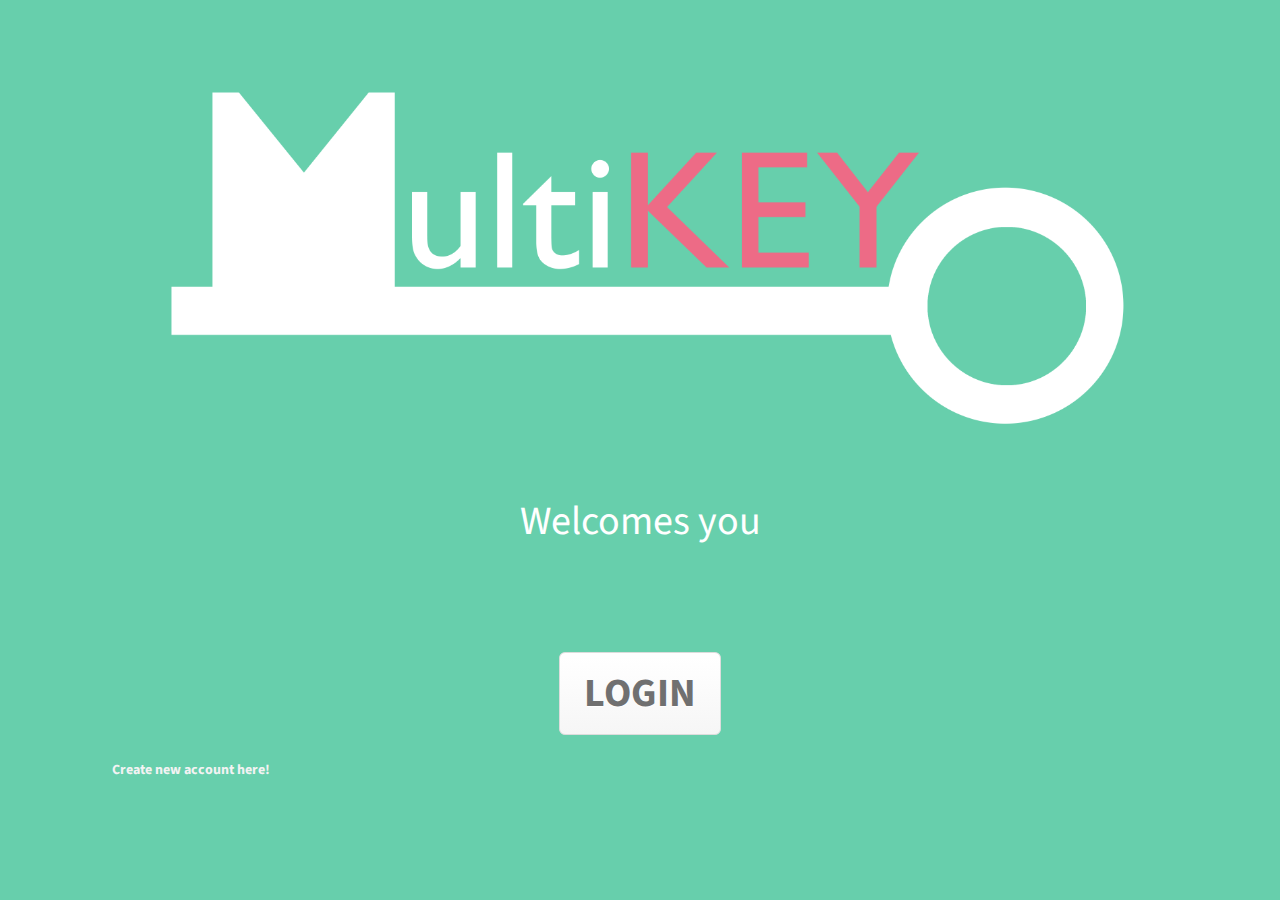
==== index.html @ 67d80e07 "Adding loging + succes + multiple styleing of Ps" ====
<!doctype html>
<html>
<head>
<meta charset="utf-8">
<meta name="viewport" content="width=device-width, initial-scale=1">
	
<link rel="stylesheet" href="style.css">
<link href="https://fonts.googleapis.com/css?family=Source+Sans+Pro&display=swap" rel="stylesheet">
<title>MultiKEY</title>
</head>
	
<body>
		
		
		
	<div class="wrapper">
		
	<main>	
		
		<br>
		
	<div class="img"><img src="billeder/Multikey Logo white.png" width="80%" alt="LogoBillede"/>
		
	</div>
<header>Welcomes you</header>
		
		<br>
		
	
		<div class="wrapper">
	
		<div class="button"><a href="pinlogin.html">LOGIN</a>
		</div>
		
		<p>Create new account here!</p>
	
	</div>	
	
		
		</main>
	
	</div>
	
</body>
</html>
---- style.css ----
@charset "utf-8";
/* CSS Document */


body {
	background: #67CFAC;
	font-family: 'Source Sans Pro', sans-serif;
}

html {
	height: 100%;
}

p {
	color: #f3f3f3;
	font-size: 14px;
	position: center;
	font-weight: bold;
	padding: 25px 8px;
	text-decoration: none;
	justify-content: center;
	margin: 0px 96px;
	text-align: left;
}

img{
	padding: 60px 40px;
	position: center;
	justify-item: center;
}

header{
  display: flex;
  flex-direction: colum;
  font-size: 40px;
  width: 100%;
  min-hieght: 500px;
  color: #fff;
  justify-content: center; 
  align-item: center;
  margin-bottom: 80px;
}


.wrapper {
    text-align: center;
}

.button {
	box-shadow: inset 0px 1px 0px 0px #ffffff;
	background: linear-gradient(to bottom, #ffffff 5%, #f6f6f6 100%);
	background-color: #ffffff;
	border-radius: 6px;
	border: 1px solid #dcdcdc;
	display: inline-block;
	cursor: pointer;
	padding: 12px 24px;
	position: center;
    top: 50%;
}

.button a {
	color: #707070;
	font-family: 'Source Sans Pro', sans-serif;
	font-size: 40px;
	font-weight: bold;
	text-decoration: none;
	text-shadow: 0px 1px 0px #ffffff;
}
.button:hover {
	background: linear-gradient(to bottom, #f6f6f6 5%, #ffffff 100%);
	background-color: #f6f6f6;
}

@media (max-width: 400px) {
  .row {
    -webkit-flex-direction: column;
    flex-direction: column;
  }
}
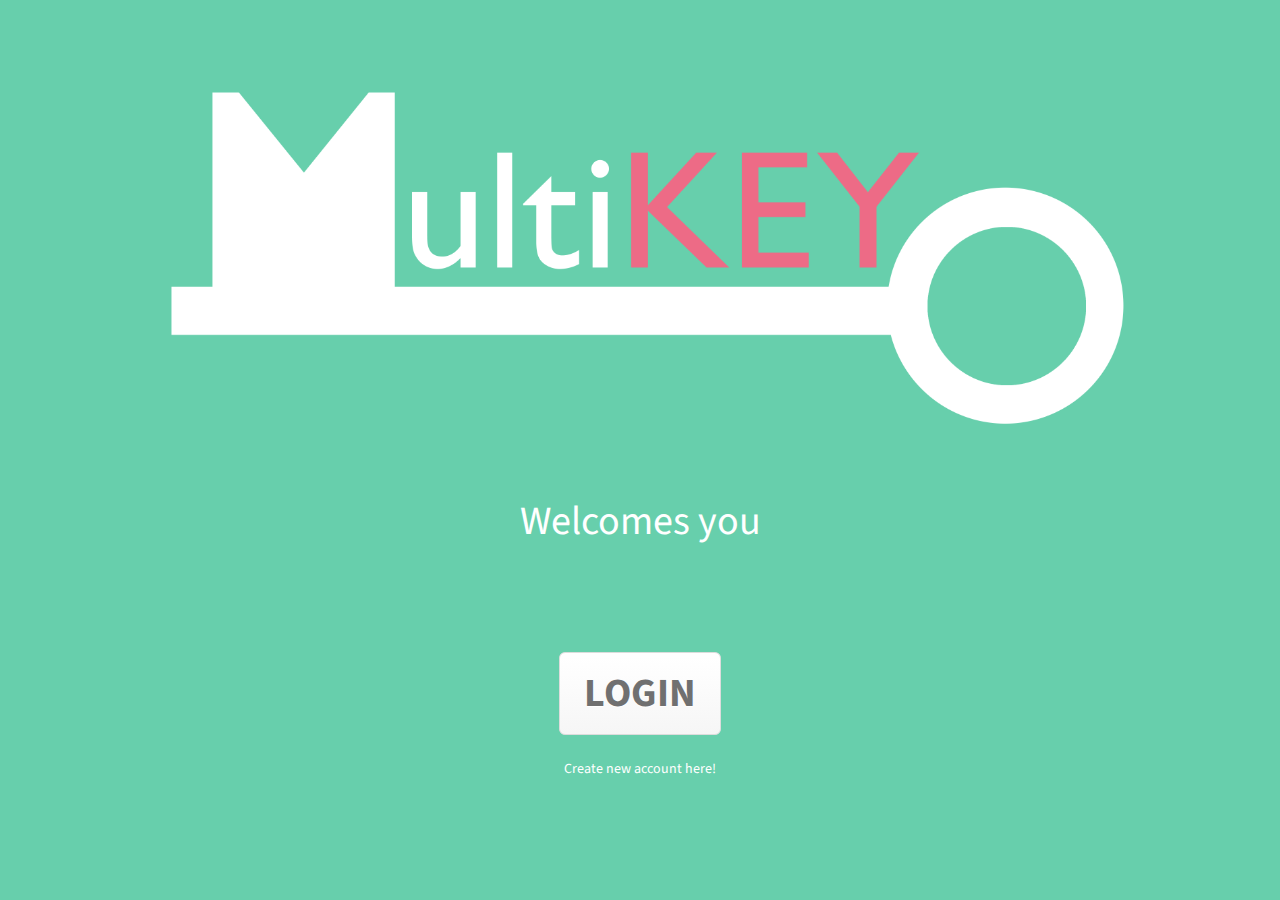
==== commit bfb99a14: "Adding signup to masterbranch + styling create new account to signup" ====
--- a/index.html
+++ b/index.html
@@ -31,8 +31,11 @@
 	
 		<div class="button"><a href="pinlogin.html">LOGIN</a>
 		</div>
+			
+			<br>
+			<br>
 		
-		<p>Create new account here!</p>
+		<p2><a href="signup2.html" style="color:#FFFFFF">Create new account here!</a></p2>
 	
 	</div>	
 	
--- a/style.css
+++ b/style.css
@@ -21,6 +21,21 @@
 	justify-content: center;
 	margin: 0px 96px;
 	text-align: left;
+}
+
+p2{
+  color: #f3f3f3;
+	font-size: 14px;
+	position: center;
+	padding: 25px 8px;
+	text-decoration: none;
+	justify-content: center;
+	margin: 0px 96px;
+	text-align: left;
+}
+
+a{
+  text-decoration: none;
 }
 
 img{
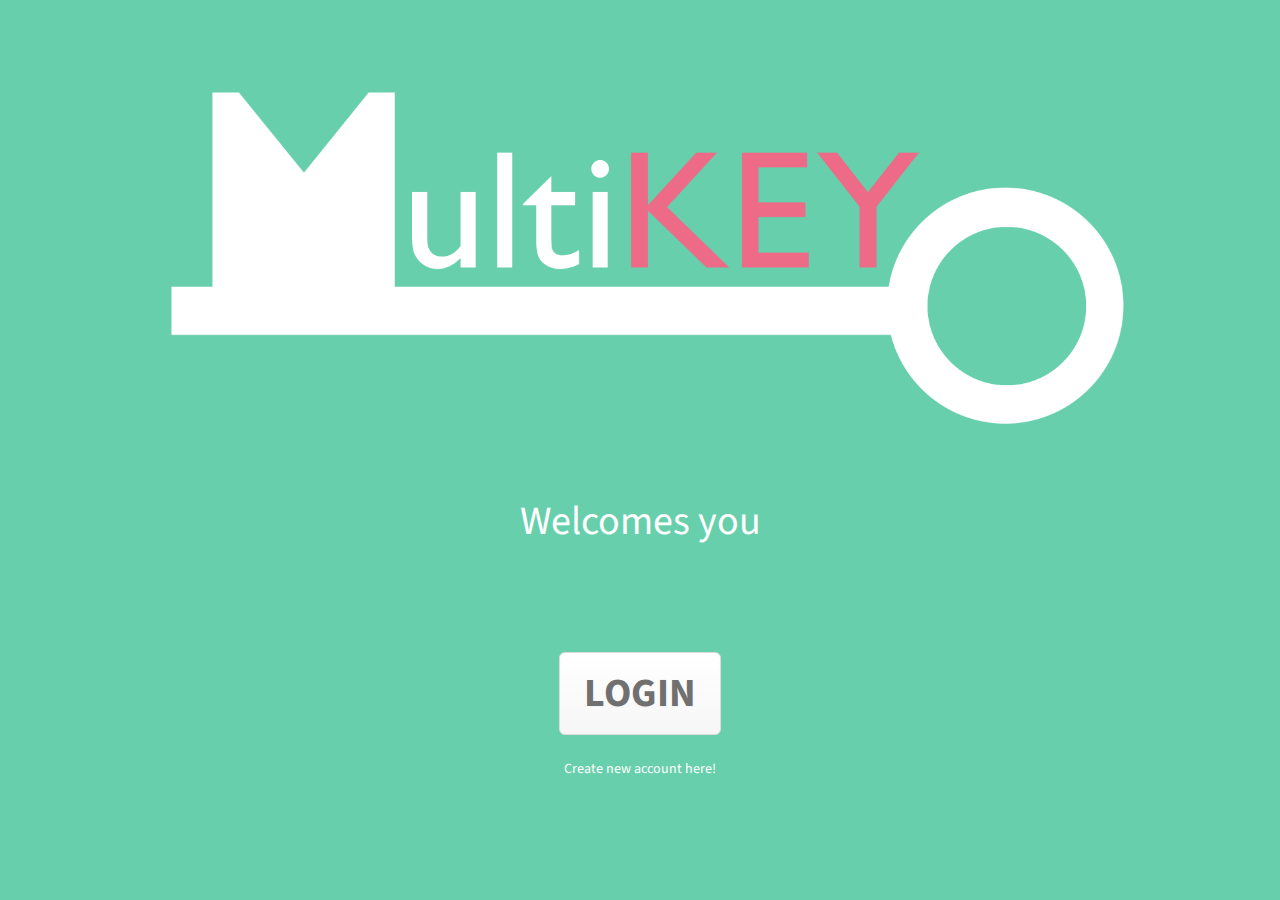
==== commit 791a9754: "Adding right font" ====
--- a/index.html
+++ b/index.html
@@ -5,7 +5,7 @@
 <meta name="viewport" content="width=device-width, initial-scale=1">
 	
 <link rel="stylesheet" href="style.css">
-<link href="https://fonts.googleapis.com/css?family=Source+Sans+Pro&display=swap" rel="stylesheet">
+<link href="https://fonts.googleapis.com/css?family=Source+Sans+Pro:400,600&display=swap" rel="stylesheet">
 <title>MultiKEY</title>
 </head>
 	
--- a/style.css
+++ b/style.css
@@ -12,7 +12,7 @@
 }
 
 p {
-	color: #f3f3f3;
+	color: #F3F3F3;
 	font-size: 14px;
 	position: center;
 	font-weight: bold;
@@ -24,7 +24,7 @@
 }
 
 p2{
-  color: #f3f3f3;
+    color: #F3F3F3;
 	font-size: 14px;
 	position: center;
 	padding: 25px 8px;
@@ -50,7 +50,7 @@
   font-size: 40px;
   width: 100%;
   min-hieght: 500px;
-  color: #fff;
+  color: #FFFFFF;
   justify-content: center; 
   align-item: center;
   margin-bottom: 80px;
@@ -62,9 +62,9 @@
 }
 
 .button {
-	box-shadow: inset 0px 1px 0px 0px #ffffff;
-	background: linear-gradient(to bottom, #ffffff 5%, #f6f6f6 100%);
-	background-color: #ffffff;
+	box-shadow: inset 0px 1px 0px 0px #FFFFFF;
+	background: linear-gradient(to bottom, #FFFFFF 5%, #f6f6f6 100%);
+	background-color: #FFFFFF;
 	border-radius: 6px;
 	border: 1px solid #dcdcdc;
 	display: inline-block;
@@ -80,11 +80,11 @@
 	font-size: 40px;
 	font-weight: bold;
 	text-decoration: none;
-	text-shadow: 0px 1px 0px #ffffff;
+	text-shadow: 0px 1px 0px #F3F3F3;
 }
 .button:hover {
-	background: linear-gradient(to bottom, #f6f6f6 5%, #ffffff 100%);
-	background-color: #f6f6f6;
+	background: linear-gradient(to bottom, #F3F3F3 5%, #F3F3F3 100%);
+	background-color: #F3F3F3;
 }
 
 @media (max-width: 400px) {
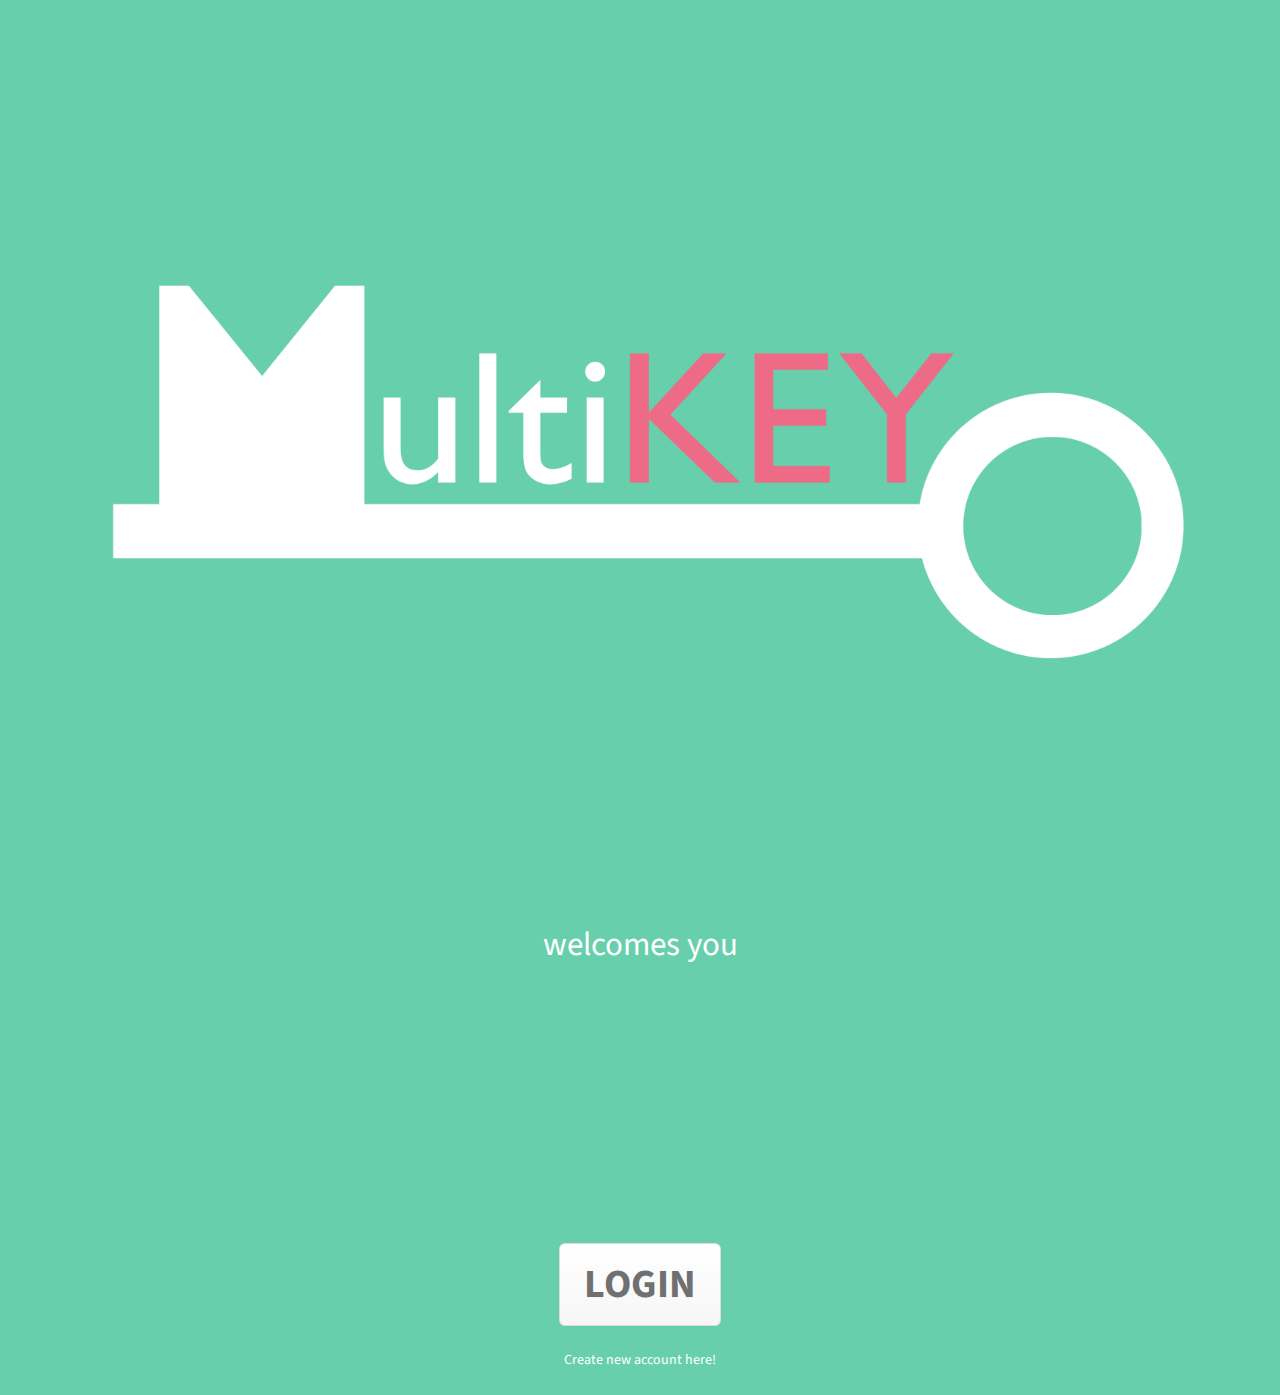
==== commit 9201ff90: "Style rettet og nye links til signup sheet" ====
--- a/index.html
+++ b/index.html
@@ -4,7 +4,7 @@
 <meta charset="utf-8">
 <meta name="viewport" content="width=device-width, initial-scale=1">
 	
-<link rel="stylesheet" href="style.css">
+<link rel="stylesheet" href="index-style.css">
 <link href="https://fonts.googleapis.com/css?family=Source+Sans+Pro:400,600&display=swap" rel="stylesheet">
 <title>MultiKEY</title>
 </head>
@@ -19,10 +19,10 @@
 		
 		<br>
 		
-	<div class="img"><img src="billeder/Multikey Logo white.png" width="80%" alt="LogoBillede"/>
+	<div class="img"><img src="billeder/Multikey Logo white.png" width="90%" alt="LogoBillede"/>
 		
 	</div>
-<header>Welcomes you</header>
+<header>welcomes you</header>
 		
 		<br>
 		
@@ -35,7 +35,7 @@
 			<br>
 			<br>
 		
-		<p2><a href="signup2.html" style="color:#FFFFFF">Create new account here!</a></p2>
+		<p2><a href="signup3.html" style="color:#FFFFFF">Create new account here!</a></p2>
 	
 	</div>	
 	
--- a/index-style.css
+++ b/index-style.css
@@ -0,0 +1,95 @@
+@charset "utf-8";
+/* CSS Document */
+
+
+body {
+	background: #67CFAC;
+	font-family: 'Source Sans Pro', sans-serif;
+}
+
+html {
+	height: 100%;
+}
+
+p {
+	color: #F3F3F3;
+	font-size: 14px;
+	position: center;
+	font-weight: bold;
+	padding: 25px 8px;
+	text-decoration: none;
+	justify-content: center;
+	margin: 0px 96px;
+	text-align: left;
+}
+
+p2{
+    color: #F3F3F3;
+	font-size: 14px;
+	position: center;
+	padding: 25px 8px;
+	text-decoration: none;
+	justify-content: center;
+	margin: 0px 96px;
+	text-align: left;
+}
+
+a{
+  text-decoration: none;
+}
+
+img{
+	padding-top: 20%;
+	position: center;
+	justify-item: center;
+}
+
+header{
+  	display: flex;
+  	flex-direction: colum;
+  	font-size: 33px;
+  	width: 100%;
+  	color: #FFFFFF;
+  	justify-content: center; 
+  	align-item: center;
+	margin-top: 20%;
+  	margin-bottom: 20%;
+}
+
+
+.wrapper {
+    text-align: center;
+}
+
+.button {
+	box-shadow: inset 0px 1px 0px 0px #FFFFFF;
+	background: linear-gradient(to bottom, #FFFFFF 5%, #f6f6f6 100%);
+	background-color: #FFFFFF;
+	border-radius: 6px;
+	border: 1px solid #dcdcdc;
+	display: inline-block;
+	cursor: pointer;
+	padding: 12px 24px;
+	position: center;
+    top: 50%;
+}
+
+.button a {
+	color: #707070;
+	font-family: 'Source Sans Pro', sans-serif;
+	font-size: 40px;
+	font-weight: bold;
+	text-decoration: none;
+	text-shadow: 0px 1px 0px #F3F3F3;
+}
+.button:hover {
+	background: linear-gradient(to bottom, #F3F3F3 5%, #F3F3F3 100%);
+	background-color: #F3F3F3;
+}
+
+@media (max-width: 400px) {
+  .row {
+    -webkit-flex-direction: column;
+    flex-direction: column;
+  }
+}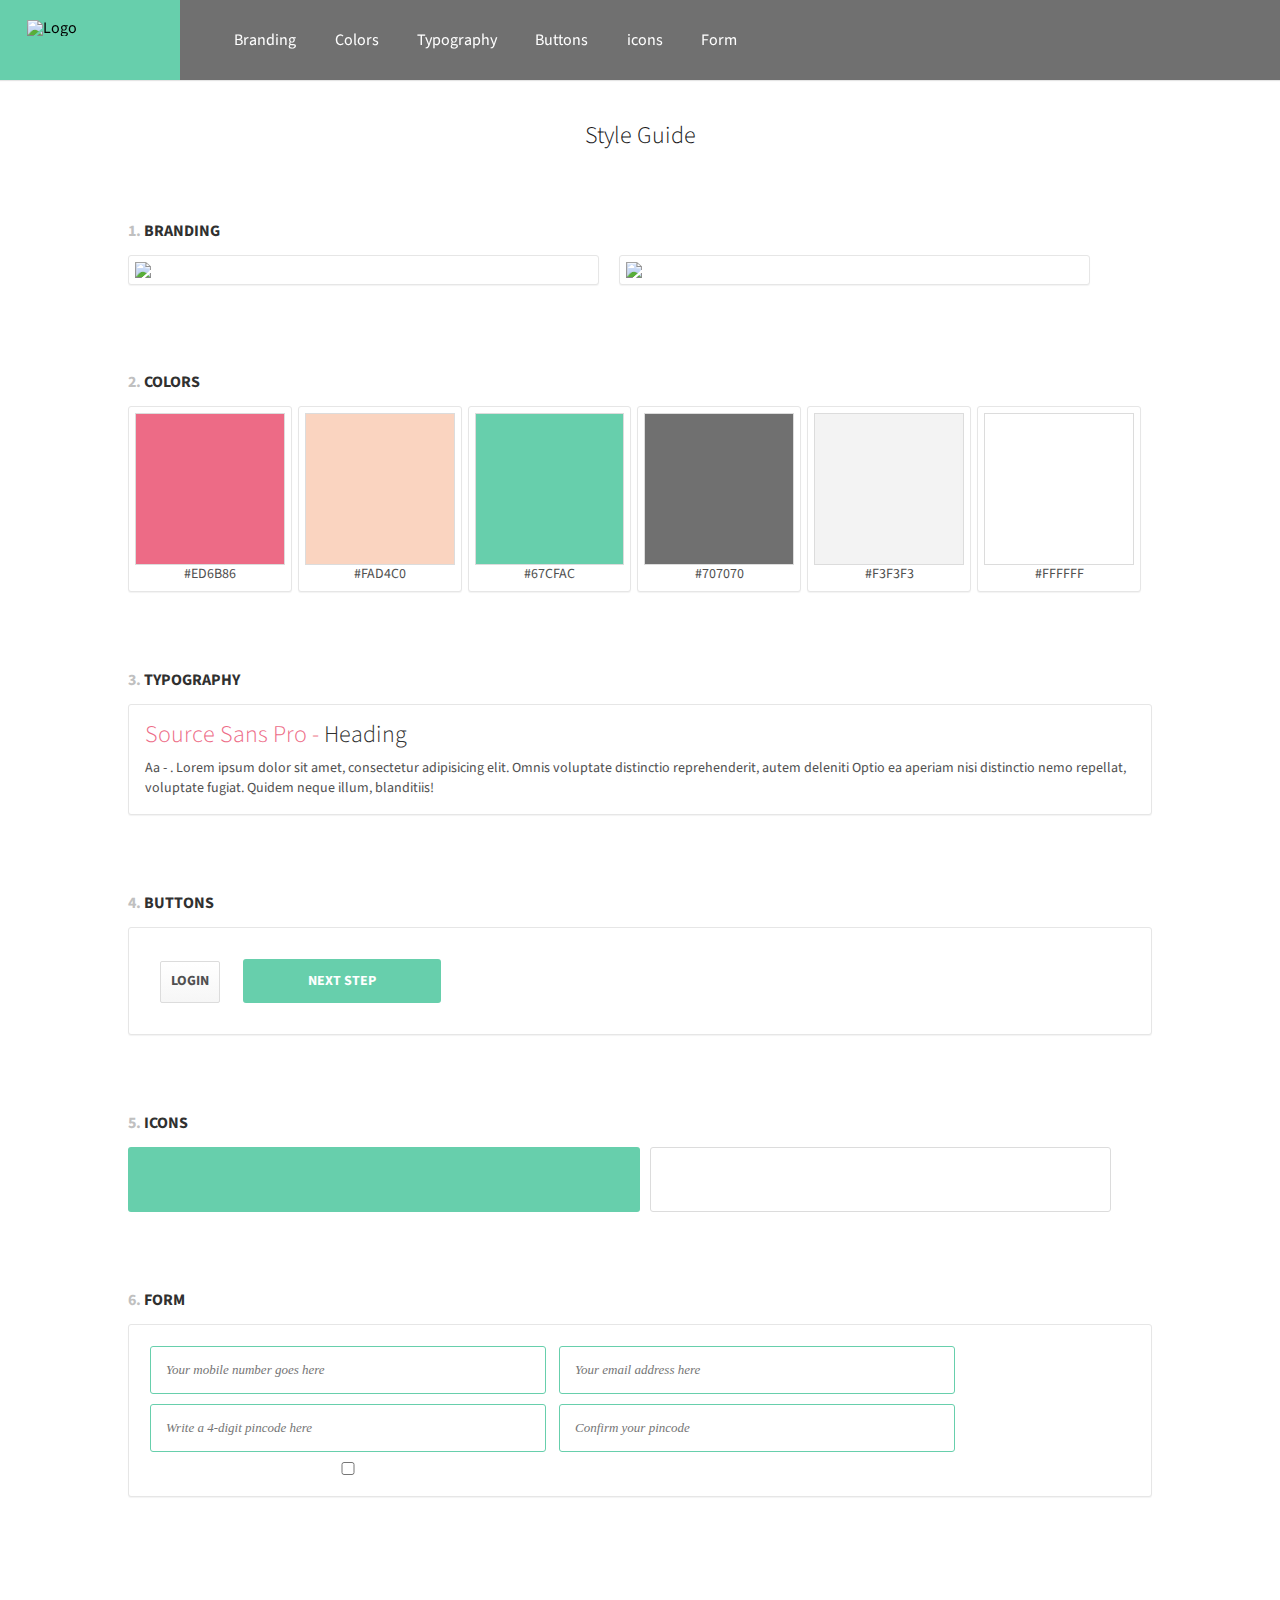
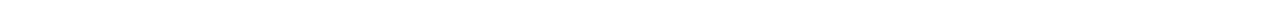
==== commit f21e7a27: "Styleguide" ====
--- a/index.html
+++ b/index.html
@@ -1,48 +1,140 @@
-<!doctype html>
-<html>
-<head>
-<meta charset="utf-8">
-<meta name="viewport" content="width=device-width, initial-scale=1">
-	
-<link rel="stylesheet" href="index-style.css">
-<link href="https://fonts.googleapis.com/css?family=Source+Sans+Pro:400,600&display=swap" rel="stylesheet">
-<title>MultiKEY</title>
-</head>
-	
-<body>
-		
-		
-		
-	<div class="wrapper">
-		
-	<main>	
-		
-		<br>
-		
-	<div class="img"><img src="billeder/Multikey Logo white.png" width="90%" alt="LogoBillede"/>
-		
-	</div>
-<header>welcomes you</header>
-		
-		<br>
-		
-	
-		<div class="wrapper">
-	
-		<div class="button"><a href="pinlogin.html">LOGIN</a>
-		</div>
-			
-			<br>
-			<br>
-		
-		<p2><a href="signup3.html" style="color:#FFFFFF">Create new account here!</a></p2>
-	
-	</div>	
-	
-		
-		</main>
-	
-	</div>
-	
-</body>
-</html>
+<!doctype html>
+<html lang="en" class="no-js">
+<head>
+	<meta charset="UTF-8">
+	<meta name="viewport" content="width=device-width, initial-scale=1">
+    
+    	<link href="https://fonts.googleapis.com/css?family=Source+Sans+Pro:400,600&display=swap" rel="stylesheet"> 
+	<script src="https://kit.fontawesome.com/266ad4a4ba.js" crossorigin="anonymous"></script>
+
+
+
+	<link rel="stylesheet" href="style.css"> <!-- CSS reset -->
+  	
+	<title>Style Guide</title>
+</head>
+<body>
+<header>
+	  <div class="cd-logo"><img src="Multikey Logo white.png" alt="Logo"></div>
+
+		<nav>
+			<ul class="cd-main-nav">
+				<li><a href="#branding">Branding</a></li>
+				<li><a href="#colors">Colors</a></li>
+				<li><a href="#typography">Typography</a></li>
+				<li><a href="#buttons">Buttons</a></li>
+				<li><a href="#icons">icons</a></li>
+				<li><a href="#form">Form</a></li>
+			</ul> <!-- cd-main-nav -->
+		</nav>
+		
+	</header>
+
+	<main>
+<h1>Style Guide</h1>
+
+		<section id="branding" class="cd-branding">
+			<h2>Branding</h2>
+
+			<ul>
+				<li class="cd-box"><img src="logo-ver-1.jpg"></li>
+				<li class="cd-box"><img src="logo-ver-2.jpg"></li>
+			</ul>
+
+			<ul>
+				
+			</ul> 
+		</section>
+
+		<section id="colors" class="cd-colors">
+			<h2>Colors</h2>
+
+			<ul>
+				<li class="cd-box">
+					<div class="cd-color-swatch"></div><p>#ED6B86</p>
+			  </li>
+
+				<li class="cd-box">
+					<div class="cd-color-swatch"></div><p>#FAD4C0</p>
+				</li>
+
+				<li class="cd-box">
+					<div class="cd-color-swatch"></div><p>#67CFAC</p>
+				</li>
+
+				<li class="cd-box">
+					<div class="cd-color-swatch"></div><p>#707070</p>
+				</li>
+
+				<li class="cd-box">
+					<div class="cd-color-swatch"></div><p>#F3F3F3</p>
+				</li>
+                <li class="cd-box">
+					<div class="cd-color-swatch"></div><p>#FFFFFF</p>
+				</li>
+			</ul>
+		</section>
+
+		<section id="typography" class="cd-typography">
+			<h2>Typography</h2>
+
+		  <div class="cd-box">
+			  <h1>Heading <span></span></h1>
+				<p>Aa - <span></span>. Lorem ipsum dolor sit amet, consectetur adipisicing elit. Omnis voluptate distinctio reprehenderit, autem deleniti  Optio ea aperiam nisi distinctio nemo repellat, voluptate fugiat. Quidem neque illum, blanditiis!</p>
+		  </div>
+		</section>
+
+		<section id="buttons" class="cd-buttons">
+			<h2>Buttons</h2>
+
+		  <div class="cd-box">
+              <div class="button"><p href="pinlogin.html">LOGIN</p>
+		</div>
+             <input type="button" name="next" class="next action-button" value="Next Step" />
+
+</div>
+
+		</section>
+
+		<section id="icons" class="cd-icons">
+			<h2>Icons</h2>
+
+			<ul class="box-icon">
+               <li><i class="fa fa-key fa-2x"></i>
+			  <li><i class="fa fa-headset fa-2x"></i>
+              <li><i class="fas fa-user-circle fa-2x"></i>
+              <li><i class="fas fa-sign-out-alt fa-2x"></i>
+              <li><i class="fas fa-plus fa-2x"></i>
+              <li><i class="fas fa-bars fa-2x"></i>
+              <li><i class="fas fa-ellipsis-v fa-2x"></i>
+            </ul>
+            
+            	<ul class="box-icon2">
+                <li><i class="fas fa-star fa-2x"></i>
+                <li><i class="far fa-star fa-2x"></i>
+                <li><i class="fas fa-times fa-2x"></i>
+                <li><i class="fas fa-check fa-2x" style="color:#67CFAC;"></i>
+			</ul>
+		</section>
+        
+		<section id="form" class="cd-form">
+<h2>Form</h2>
+			
+			<div class="cd-box">
+                
+                <fieldset> 
+                <input type="tel" name="phone" pattern="[0-9]{8}" placeholder="Your mobile number goes here" />
+                <input type="text" name="email" placeholder="Your email address here" />
+                <input type="password" name="pin" maxlength="4" placeholder="Write a 4-digit pincode here" />
+                <input type="password" name="cpin" maxlength="4" placeholder="Confirm your pincode" />
+
+            <label class="checkmark">
+                <div class="checkbox"><input type="checkbox" name="fingerprint"></div> 
+               
+          </fieldset>
+				<form>
+				</section>
+	</main>
+
+</body>
+</html>--- a/style.css
+++ b/style.css
@@ -0,0 +1,632 @@
+/* http://meyerweb.com/eric/tools/css/reset/ 
+   v2.0 | 20110126
+   License: none (public domain)
+*/
+
+html, body, div, span, applet, object, iframe,
+h1, h2, h3, h4, h5, h6, p, blockquote, pre,
+a, abbr, acronym, address, big, cite, code,
+del, dfn, em, img, ins, kbd, q, s, samp,
+small, strike, strong, sub, sup, tt, var,
+b, u, i, center,
+dl, dt, dd, ol, ul, li,
+fieldset, form, label, legend,
+table, caption, tbody, tfoot, thead, tr, th, td,
+article, aside, canvas, details, embed, 
+figure, figcaption, footer, header, hgroup, 
+menu, nav, output, ruby, section, summary,
+time, mark, audio, video {
+	margin: 0;
+	padding: 0;
+	border: 0;
+	font-size: 100%;
+    font-family: 'Source Sans Pro', sans-serif;
+	vertical-align: baseline;
+}
+
+html {
+  scroll-behavior: smooth;
+}
+
+/* HTML5 display-role reset for older browsers */
+article, aside, details, figcaption, figure, 
+footer, header, hgroup, menu, nav, section, main {
+	display: block;
+}
+body {
+	line-height: 1;
+}
+ol, ul {
+	list-style: none;
+}
+blockquote, q {
+	quotes: none;
+}
+blockquote:before, blockquote:after,
+q:before, q:after {
+	content: '';
+	content: none;
+}
+table {
+	border-collapse: collapse;
+	border-spacing: 0;
+}
+
+
+body {
+  /* this is the page background */
+  background-color: #ffffff;
+}
+
+.cd-box {
+  /* this is the container of various design elements - i.e. the 2 logo of the branding section */
+  border: 1px solid #e6e6e6;
+  border-radius: 3px;
+  background: #ffffff;
+  box-shadow: 0 1px 1px rgba(0, 0, 0, 0.05);
+  padding: 6px;
+}
+
+
+header {
+  background-color: #707070;
+}
+
+.cd-logo {
+  /* logo box style */
+  background-color: #67CFAC;
+  width: 180px;
+}
+
+
+.cd-main-nav {
+  /* main navigation background color - full screen on small devices */
+  background: #19191a;
+}
+.cd-main-nav li a {
+  color: #ffffff;
+  border-color: #262627;
+}
+
+  .cd-main-nav li a.selected {
+    color: #ffffff;
+    box-shadow: 0 2px 0 #5f8ee4;
+  }
+  .no-touch .cd-main-nav li a:hover {
+    color: #ffffff;
+  }
+
+
+.cd-nav-trigger span::before, .cd-nav-trigger span::after {
+  /* upper and lower lines */
+  background-color: #ffffff;
+}
+
+.nav-is-visible .cd-nav-trigger span {
+  /* hide line in the center on mobile when nav is visible */
+  background-color: rgba(255, 255, 255, 0);
+}
+.nav-is-visible .cd-nav-trigger span::before, .nav-is-visible .cd-nav-trigger span::after {
+  /* preserve visibility of upper and lower lines - close icon */
+  background-color: white;
+
+}
+.no-touch .cd-download:hover {
+  background-color: #3f3f41;
+}
+
+.cd-download span::before {
+  /* right arrow color */
+}
+
+main > h1 {
+  color: #19191a;
+}
+h1, h2 {
+font-family: 'Source Sans Pro', sans-serif;
+    color: #303030;
+}
+
+h1 {
+  font-size: 2.4rem;
+  font-weight: 300;
+  line-height: 1.2;
+  margin: 0 0 .4em;
+}
+
+
+h2 {
+  font-weight: bold;
+  text-transform: uppercase;
+  margin: 1em 0;
+}
+
+section > h2::before {
+  /* number before each section title */
+  color: silver;
+}
+
+p {
+  font-size: 1.4rem;
+  line-height: 1.4;
+  color: #58585b;
+}
+p {
+  color: #505050;
+}
+
+a {
+  color: #ffffff;
+}
+
+.btn {
+  border: none;
+  box-shadow: none;
+  border-radius: .25em;
+  font-size: 1.4rem;
+  font-family: "Open Sans", sans-serif;
+  color: #ffffff;
+  padding: .6em 2.2em;
+  cursor: pointer;
+  background: #5f8ee4;
+}
+.btn:focus {
+  outline: none;
+}
+.no-touch .btn:hover {
+  background: #759de8;
+}
+.btn.btn-success {
+  background: #6fce72;
+}
+.no-touch .btn.btn-success:hover {
+  background: #82d485;
+}
+.btn.btn-alert {
+  background: #e4655f;
+}
+.no-touch .btn.btn-alert:hover {
+  background: #e87a75;
+}
+
+
+*, *::after, *::before {
+  -webkit-box-sizing: border-box;
+  -moz-box-sizing: border-box;
+  box-sizing: border-box;
+}
+
+html * {
+  -webkit-font-smoothing: antialiased;
+  -moz-osx-font-smoothing: grayscale;
+}
+
+html {
+  font-size: 62.5%;
+}
+
+body {
+  font-size: 1.6rem;
+}
+
+a {
+  text-decoration: none;
+}
+
+img {
+  max-width: 100%;
+}
+
+input, textarea, select {
+  font-family: "font-family: 'Source Sans Pro', sans-serif";
+  font-size: 1.6rem;
+}
+
+header {
+  position: fixed;
+  height: 50px;
+  width: 100%;
+  top: 0;
+  left: 0;
+  box-shadow: 0 1px 1px rgba(0, 0, 0, 0.1);
+  z-index: 10;
+}
+header nav {
+  display: inline-block;
+}
+@media only screen and (min-width: 1024px) {
+  header {
+    height: 80px;
+  }
+  header:after {
+    content: "";
+    display: table;
+    clear: both;
+  }
+}
+
+.cd-logo {
+  display: inline-block;
+  height: 100%;
+  position: relative;
+}
+.cd-logo img {
+  position: absolute;
+  display: block;
+  top: 25%;
+    left: 15%;   
+}
+
+.cd-nav-trigger {
+  display: block;
+  position: absolute;
+  right: 0;
+  top: 0;
+  height: 100%;
+  width: 50px;
+  overflow: hidden;
+  white-space: nowrap;
+  color: transparent;
+}
+.cd-nav-trigger span {
+  position: absolute;
+  height: 2px;
+  width: 20px;
+  top: 50%;
+  margin-top: -1px;
+  left: 50%;
+  margin-left: -10px;
+  -webkit-transition: background-color 0.3s 0.3s;
+  -moz-transition: background-color 0.3s 0.3s;
+  transition: background-color 0.3s 0.3s;
+}
+.cd-nav-trigger span::before, .cd-nav-trigger span::after {
+  content: '';
+  position: absolute;
+  width: 100%;
+  height: 100%;
+  /* Force Hardware Acceleration in WebKit */
+}
+
+  .cd-nav-trigger {
+    display: none;
+  }
+
+.cd-main-nav li a {
+  display: block;
+  font-size: 1.8rem;
+  padding: 1em 0;
+  border-bottom-width: 1px;
+  border-style: solid;
+}
+.cd-main-nav li:first-of-type a {
+  border-top-width: 1px;
+}
+  .cd-main-nav {
+    position: static;
+    display: table;
+    width: auto;
+    height: 80px;
+    background: transparent;
+    padding: 0 2em;
+    text-align: left;
+  }
+  .cd-main-nav li {
+    display: table-cell;
+    vertical-align: middle;
+    padding: 0 1em;
+  }
+  .cd-main-nav li a {
+    display: inline-block;
+    font-size: 1.6rem;
+    padding: .4em .2em;
+    border-bottom: none;
+  }
+  .cd-main-nav li:first-of-type a {
+    border-top: none;
+  }
+}
+  .cd-main-nav {
+    display: none;
+  }
+
+  .cd-download {
+    display: block;
+  }
+  .cd-download span {
+    opacity: 0;
+    visibility: hidden;
+  }
+
+main {
+  width: 90%;
+  max-width: 1024px;
+  margin: 0 auto;
+  padding: 50px 0;
+}
+main > h1 {
+  text-align: center;
+  margin: 3em 0;
+}
+
+    padding-top: 80px;
+  }
+
+  main > h1 {
+    position: fixed;
+    top: 0;
+    left: 50%;
+    height: 80px;
+    line-height: 80px;
+    width: 400px;
+    margin: 0 0 0 -200px;
+    font-size: 2.6rem;
+    z-index: 20;
+  }
+}
+
+section {
+  margin: 3em 0;
+}
+section:after {
+  content: "";
+  display: table;
+  clear: both;
+}
+section:nth-of-type(1) h2::before {
+  content: '1. ';
+}
+section:nth-of-type(2) h2::before {
+  content: '2. ';
+}
+section:nth-of-type(3) h2::before {
+  content: '3. ';
+}
+section:nth-of-type(4) h2::before {
+  content: '4. ';
+}
+section:nth-of-type(5) h2::before {
+  content: '5. ';
+}
+section:nth-of-type(6) h2::before {
+  content: '6. ';
+}
+  section {
+    margin: 3em 0 5em;
+  }
+}
+  section {
+    width: 48%;
+    float: left;
+    margin: 0 4% 4em 0;
+  }
+  section:nth-of-type(2n) {
+    margin-right: 0;
+  }
+}
+
+/* xBranding section - basic style */
+.cd-branding .cd-box {
+  margin-bottom: 1em;
+      padding: 6px;
+}
+.cd-branding img {
+  display: block;
+  width: 100%;
+}
+.cd-branding ul:last-of-type {
+  padding-top: .6em;
+}
+.cd-branding ul:last-of-type li {
+  display: inline-block;
+  margin-right: 1em;
+}
+.cd-branding ul:last-of-type li:nth-of-type(1) img {
+  width: 90px;
+  height: 90px;
+  border-radius: 1em;
+}
+.cd-branding ul:last-of-type li:nth-of-type(2) img {
+  width: 60px;
+  height: 60px;
+  border-radius: .6em;
+}
+.cd-branding ul:last-of-type li:nth-of-type(3) img {
+  width: 32px;
+  height: 32px;
+  border-radius: .4em;
+}
+.cd-branding ul:last-of-type li:nth-of-type(4) img {
+  width: 16px;
+  height: 16px;
+  border-radius: .2em;
+}
+  .cd-branding .cd-box {
+    width: 46%;
+    float: left;
+  }
+  .cd-branding .cd-box:nth-of-type(1n) {
+    margin-right: 20px;
+  }
+  .cd-branding ul:last-of-type {
+    clear: left;
+  }
+  .cd-branding ul:last-of-type li {
+    margin-right: 3em;
+  }
+
+/* xColor section - basic style */
+.cd-colors li {
+  text-align: center;
+  float: left;
+}
+.cd-colors li:nth-of-type(1n) {
+  margin-right: 1px;
+    text-align: center;
+}
+.cd-colors .cd-color-swatch {
+  position: relative;
+  width: 100%;
+  padding: 50% 0;
+    border: 1px solid #dcdcdc;
+}
+
+.cd-colors .cd-color-swatch::before, .cd-colors .cd-color-swatch::after {
+  /* lighter and darker color shades of the same swatch */
+  content: '';
+  position: absolute;
+  bottom: 0;
+}
+.cd-colors .cd-color-swatch::before {
+  left: 0;
+}
+.cd-colors .cd-color-swatch::after {
+  right: 0;
+}
+.cd-colors b {
+  display: block;
+  padding: .6em 0;
+}
+.cd-colors li:nth-of-type(1) .cd-color-swatch {
+  background: #ED6B86;
+}
+.cd-colors li:nth-of-type(2) .cd-color-swatch {
+  background: #FAD4C0;
+}
+.cd-colors li:nth-of-type(3) .cd-color-swatch {
+  background: #67CFAC;
+}
+.cd-colors li:nth-of-type(4) .cd-color-swatch {
+  background: #707070;
+}
+.cd-colors li:nth-of-type(5) .cd-color-swatch {
+  background: #F3F3F3;
+}
+.cd-colors li:nth-of-type(6) .cd-color-swatch {
+  background: #FFFFFF;
+}
+
+  .cd-colors li {
+    width: 16%;
+    float: left;
+  }
+    
+  .cd-colors li:nth-of-type(1n) {
+    margin-right: 6px;
+  }
+  .cd-colors li:nth-of-type(6n) {
+    margin-right: 0;
+  }
+    
+.cd-typography .cd-box,
+.cd-buttons .cd-box,
+.cd-icons .cd-box,
+.cd-form .cd-box {
+  padding: 1em;
+}
+
+
+/* xTypography section - basic style */
+.cd-typography h1::before {
+  content: 'Source Sans Pro - ';
+  color: #ED6B86;
+}
+
+.button {
+	box-shadow: inset 0px 1px 0px 0px #ffffff;
+	background: linear-gradient(to bottom, #ffffff 5%, #f6f6f6 100%);
+	border-radius: 2px;
+	border: 1px solid #dcdcdc;
+	display: inline-block;
+	cursor: pointer;
+	position: center;
+    top: 50%;
+        font-weight: bold;
+        font-family: 'Source Sans Pro', sans-serif;
+    padding: 10px;
+	margin: 15px;
+}
+
+.action-button {
+   border: 2px solid #67CFAC;
+	width: 20%;
+	background: #67CFAC;
+ 	font-size: 14px;
+	font-style:normal;
+	text-transform: uppercase;
+	color: #ffffff;
+	border-radius: 3px;
+	cursor: pointer;
+	padding: 10px 5px;
+	margin-top: 15px;
+    font-family: 'Source Sans Pro', sans-serif;
+    font-weight: bold;   
+}
+    
+/* xIcons section - basic style */
+.box-icon {
+    background: #67CFAC;
+    border-radius: 3px;
+    width: 50%;
+    height: 65px;
+      float: left;  
+    color: #ffffff;
+    text-align: center;
+}
+    
+.box-icon2 {
+    background: #ffffff;
+    border-radius: 3px;
+    border: 1px solid #dcdcdc;
+    width: 45%;
+    height: 65px;
+        float: left; 
+    margin-left: 10px;
+    color: #ED6B86;
+    text-align: center;
+}
+
+.cd-icons li {
+  display: inline-block;
+  background-position: center center;
+  background-repeat: no-repeat;
+  margin:20px;
+    width: 32px;  
+}
+
+/* xForm section - basic style */
+    #msform .action-button {
+	width: 50%;
+	background: #67CFAC;
+ 	font-size: 14px;
+	font-style: normal;
+	text-transform: uppercase;
+	color: #ffffff;
+	border: 0 none;
+	border-radius: 3px;
+	cursor: pointer;
+	padding: 10px 5px;
+	margin-top: 15px;
+}
+    
+ input, #msform textarea {
+	padding: 15px;
+	border: 1px solid #67CFAC;
+	border-radius: 3px;
+	margin-bottom: 10px;
+	width: 40%;
+	box-sizing: border-box;
+	color: #707070;
+	font-size: 13px;
+	font-style: italic;
+     margin: 5px;
+}
+    .checkmark{
+        color:#67CFAC;
+    }
+    
+    
+#msform .action-button:hover, .action-button:focus {
+    box-shadow: 0 0 0 2px white, 0 0 0 3px #67CFAC;
+}
+    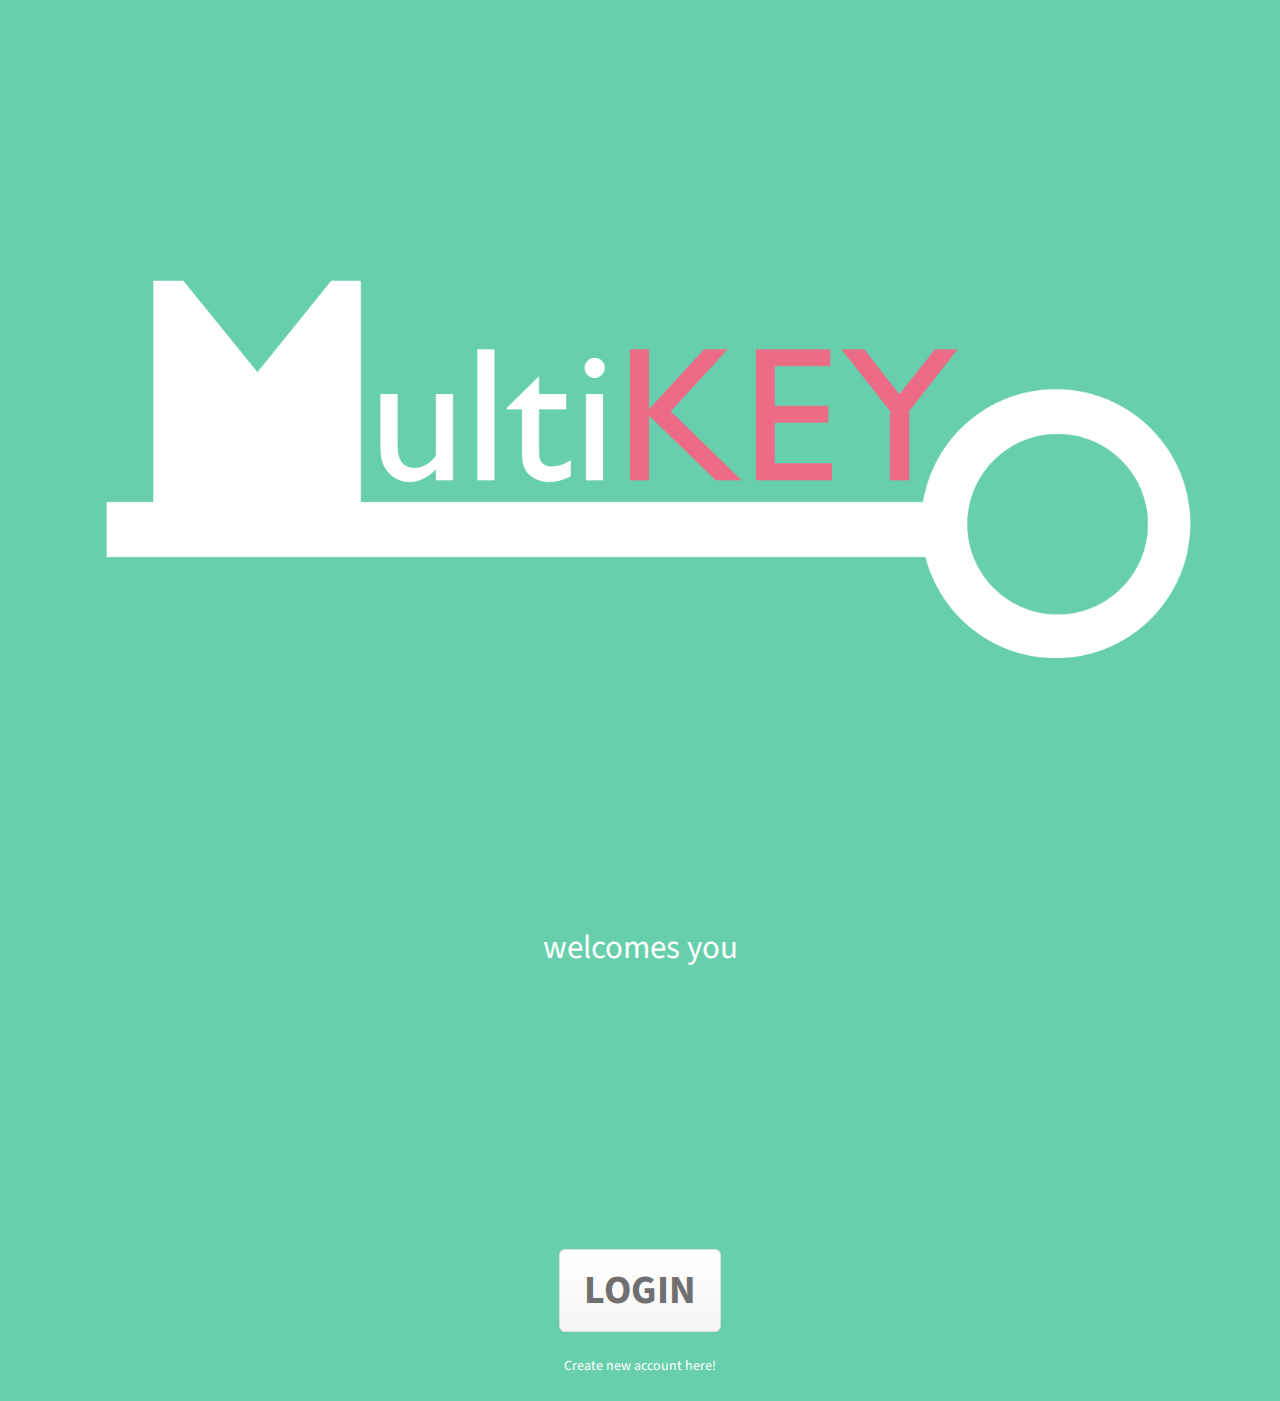
==== commit 15165cd3: "Revert "Styleguide"" ====
--- a/index.html
+++ b/index.html
@@ -1,140 +1,48 @@
-<!doctype html>
-<html lang="en" class="no-js">
-<head>
-	<meta charset="UTF-8">
-	<meta name="viewport" content="width=device-width, initial-scale=1">
-    
-    	<link href="https://fonts.googleapis.com/css?family=Source+Sans+Pro:400,600&display=swap" rel="stylesheet"> 
-	<script src="https://kit.fontawesome.com/266ad4a4ba.js" crossorigin="anonymous"></script>
-
-
-
-	<link rel="stylesheet" href="style.css"> <!-- CSS reset -->
-  	
-	<title>Style Guide</title>
-</head>
-<body>
-<header>
-	  <div class="cd-logo"><img src="Multikey Logo white.png" alt="Logo"></div>
-
-		<nav>
-			<ul class="cd-main-nav">
-				<li><a href="#branding">Branding</a></li>
-				<li><a href="#colors">Colors</a></li>
-				<li><a href="#typography">Typography</a></li>
-				<li><a href="#buttons">Buttons</a></li>
-				<li><a href="#icons">icons</a></li>
-				<li><a href="#form">Form</a></li>
-			</ul> <!-- cd-main-nav -->
-		</nav>
-		
-	</header>
-
-	<main>
-<h1>Style Guide</h1>
-
-		<section id="branding" class="cd-branding">
-			<h2>Branding</h2>
-
-			<ul>
-				<li class="cd-box"><img src="logo-ver-1.jpg"></li>
-				<li class="cd-box"><img src="logo-ver-2.jpg"></li>
-			</ul>
-
-			<ul>
-				
-			</ul> 
-		</section>
-
-		<section id="colors" class="cd-colors">
-			<h2>Colors</h2>
-
-			<ul>
-				<li class="cd-box">
-					<div class="cd-color-swatch"></div><p>#ED6B86</p>
-			  </li>
-
-				<li class="cd-box">
-					<div class="cd-color-swatch"></div><p>#FAD4C0</p>
-				</li>
-
-				<li class="cd-box">
-					<div class="cd-color-swatch"></div><p>#67CFAC</p>
-				</li>
-
-				<li class="cd-box">
-					<div class="cd-color-swatch"></div><p>#707070</p>
-				</li>
-
-				<li class="cd-box">
-					<div class="cd-color-swatch"></div><p>#F3F3F3</p>
-				</li>
-                <li class="cd-box">
-					<div class="cd-color-swatch"></div><p>#FFFFFF</p>
-				</li>
-			</ul>
-		</section>
-
-		<section id="typography" class="cd-typography">
-			<h2>Typography</h2>
-
-		  <div class="cd-box">
-			  <h1>Heading <span></span></h1>
-				<p>Aa - <span></span>. Lorem ipsum dolor sit amet, consectetur adipisicing elit. Omnis voluptate distinctio reprehenderit, autem deleniti  Optio ea aperiam nisi distinctio nemo repellat, voluptate fugiat. Quidem neque illum, blanditiis!</p>
-		  </div>
-		</section>
-
-		<section id="buttons" class="cd-buttons">
-			<h2>Buttons</h2>
-
-		  <div class="cd-box">
-              <div class="button"><p href="pinlogin.html">LOGIN</p>
-		</div>
-             <input type="button" name="next" class="next action-button" value="Next Step" />
-
-</div>
-
-		</section>
-
-		<section id="icons" class="cd-icons">
-			<h2>Icons</h2>
-
-			<ul class="box-icon">
-               <li><i class="fa fa-key fa-2x"></i>
-			  <li><i class="fa fa-headset fa-2x"></i>
-              <li><i class="fas fa-user-circle fa-2x"></i>
-              <li><i class="fas fa-sign-out-alt fa-2x"></i>
-              <li><i class="fas fa-plus fa-2x"></i>
-              <li><i class="fas fa-bars fa-2x"></i>
-              <li><i class="fas fa-ellipsis-v fa-2x"></i>
-            </ul>
-            
-            	<ul class="box-icon2">
-                <li><i class="fas fa-star fa-2x"></i>
-                <li><i class="far fa-star fa-2x"></i>
-                <li><i class="fas fa-times fa-2x"></i>
-                <li><i class="fas fa-check fa-2x" style="color:#67CFAC;"></i>
-			</ul>
-		</section>
-        
-		<section id="form" class="cd-form">
-<h2>Form</h2>
-			
-			<div class="cd-box">
-                
-                <fieldset> 
-                <input type="tel" name="phone" pattern="[0-9]{8}" placeholder="Your mobile number goes here" />
-                <input type="text" name="email" placeholder="Your email address here" />
-                <input type="password" name="pin" maxlength="4" placeholder="Write a 4-digit pincode here" />
-                <input type="password" name="cpin" maxlength="4" placeholder="Confirm your pincode" />
-
-            <label class="checkmark">
-                <div class="checkbox"><input type="checkbox" name="fingerprint"></div> 
-               
-          </fieldset>
-				<form>
-				</section>
-	</main>
-
-</body>
-</html>+<!doctype html>
+<html>
+<head>
+<meta charset="utf-8">
+<meta name="viewport" content="width=device-width, initial-scale=1">
+	
+<link rel="stylesheet" href="index-style.css">
+<link href="https://fonts.googleapis.com/css?family=Source+Sans+Pro:400,600&display=swap" rel="stylesheet">
+<title>MultiKEY</title>
+</head>
+	
+<body>
+		
+		
+		
+	<div class="wrapper">
+		
+	<main>	
+		
+		<br>
+		
+	<div class="img"><img src="billeder/Multikey Logo white.png" width="90%" alt="LogoBillede"/>
+		
+	</div>
+<header>welcomes you</header>
+		
+		<br>
+		
+	
+		<div class="wrapper">
+	
+		<div class="button"><a href="pinlogin.html">LOGIN</a>
+		</div>
+			
+			<br>
+			<br>
+		
+		<p2><a href="signup3.html" style="color:#FFFFFF">Create new account here!</a></p2>
+	
+	</div>	
+	
+		
+		</main>
+	
+	</div>
+	
+</body>
+</html>
--- a/index-style.css
+++ b/index-style.css
@@ -0,0 +1,97 @@
+@charset "utf-8";
+/* CSS Document */
+
+
+body {
+	background: #67CFAC;
+	font-family: 'Source Sans Pro', sans-serif;
+	margin: 0;
+  	padding: 0;
+}
+
+html {
+	height: 100%;
+}
+
+p {
+	color: #F3F3F3;
+	font-size: 14px;
+	position: center;
+	font-weight: bold;
+	padding: 25px 8px;
+	text-decoration: none;
+	justify-content: center;
+	margin: 0px 96px;
+	text-align: left;
+}
+
+p2{
+    color: #F3F3F3;
+	font-size: 14px;
+	position: center;
+	padding: 25px 8px;
+	text-decoration: none;
+	justify-content: center;
+	margin: 0px 96px;
+	text-align: left;
+}
+
+a{
+  text-decoration: none;
+}
+
+img{
+	padding-top: 20%;
+	position: center;
+	justify-item: center;
+}
+
+header{
+  	display: flex;
+  	flex-direction: colum;
+  	font-size: 33px;
+  	width: 100%;
+  	color: #FFFFFF;
+  	justify-content: center; 
+  	align-item: center;
+	margin-top: 20%;
+  	margin-bottom: 20%;
+}
+
+
+.wrapper {
+    text-align: center;
+}
+
+.button {
+	box-shadow: inset 0px 1px 0px 0px #FFFFFF;
+	background: linear-gradient(to bottom, #FFFFFF 5%, #f6f6f6 100%);
+	background-color: #FFFFFF;
+	border-radius: 6px;
+	border: 1px solid #dcdcdc;
+	display: inline-block;
+	cursor: pointer;
+	padding: 12px 24px;
+	position: center;
+    top: 50%;
+}
+
+.button a {
+	color: #707070;
+	font-family: 'Source Sans Pro', sans-serif;
+	font-size: 40px;
+	font-weight: bold;
+	text-decoration: none;
+	text-shadow: 0px 1px 0px #F3F3F3;
+}
+.button:hover {
+	background: linear-gradient(to bottom, #F3F3F3 5%, #F3F3F3 100%);
+	background-color: #F3F3F3;
+}
+
+@media (max-width: 400px) {
+  .row {
+    -webkit-flex-direction: column;
+    flex-direction: column;
+  }
+}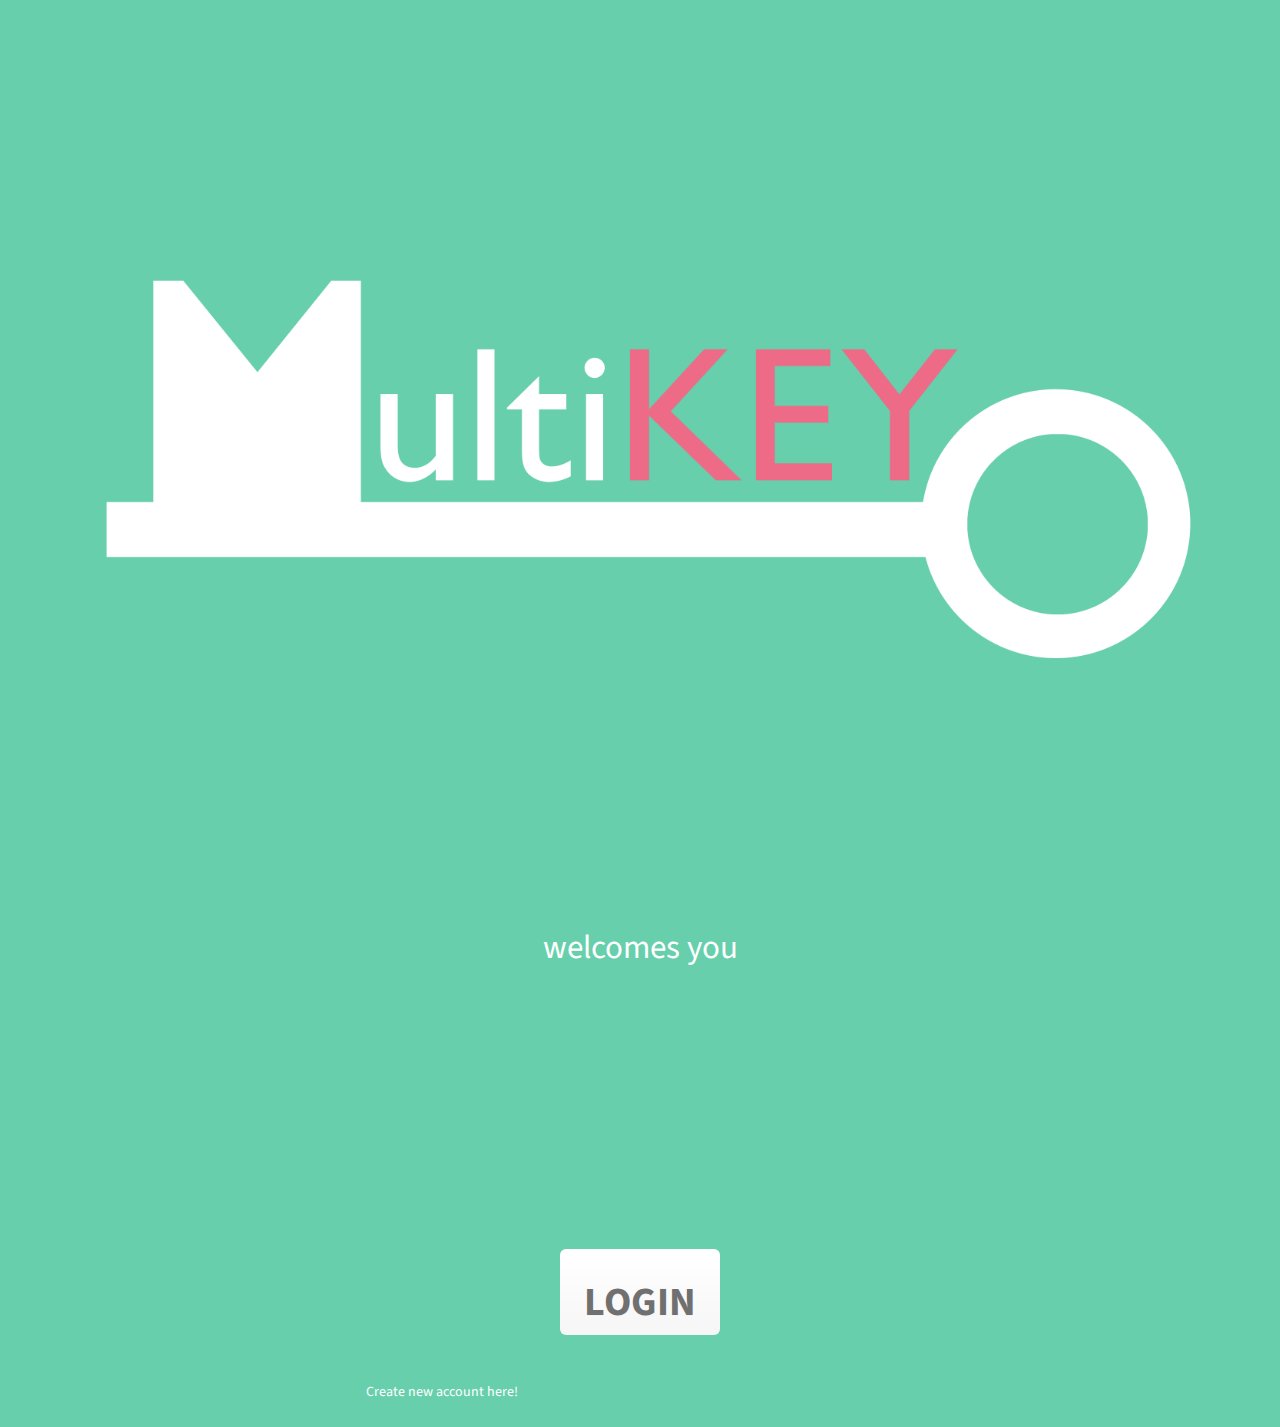
==== commit 161d7764: "edits for verification" ====
--- a/index.html
+++ b/index.html
@@ -1,5 +1,5 @@
 <!doctype html>
-<html>
+<html lang="en">
 <head>
 <meta charset="utf-8">
 <meta name="viewport" content="width=device-width, initial-scale=1">
@@ -15,34 +15,32 @@
 		
 	<div class="wrapper">
 		
-	<main>	
 		
 		<br>
 		
-	<div class="img"><img src="billeder/Multikey Logo white.png" width="90%" alt="LogoBillede"/>
+		<div class="img"><img src="billeder/multikey-logo-white.png" alt="LogoBillede"/></div>
 		
-	</div>
-<header>welcomes you</header>
+		
+		<header>welcomes you</header>
 		
 		<br>
 		
 	
 		<div class="wrapper">
 	
-		<div class="button"><a href="pinlogin.html">LOGIN</a>
-		</div>
+			<div class="button"><br>
+				<a href="pinlogin.html">LOGIN</a>
+			</div>
 			
 			<br>
 			<br>
 		
-		<p2><a href="signup3.html" style="color:#FFFFFF">Create new account here!</a></p2>
+		</div>	
 	
-	</div>	
+			
+	</div>
 	
-		
-		</main>
-	
-	</div>
+	<div class="text2"><a href="signup3.html" style="color:#FFFFFF">Create new account here!</a></div>
 	
 </body>
 </html>
--- a/index-style.css
+++ b/index-style.css
@@ -13,51 +13,34 @@
 	height: 100%;
 }
 
-p {
-	color: #F3F3F3;
-	font-size: 14px;
-	position: center;
-	font-weight: bold;
-	padding: 25px 8px;
-	text-decoration: none;
-	justify-content: center;
-	margin: 0px 96px;
-	text-align: left;
-}
-
-p2{
-    color: #F3F3F3;
-	font-size: 14px;
-	position: center;
-	padding: 25px 8px;
-	text-decoration: none;
-	justify-content: center;
-	margin: 0px 96px;
-	text-align: left;
-}
-
 a{
   text-decoration: none;
 }
 
 img{
 	padding-top: 20%;
-	position: center;
-	justify-item: center;
+	width: 90%;
 }
 
 header{
   	display: flex;
-  	flex-direction: colum;
   	font-size: 33px;
   	width: 100%;
   	color: #FFFFFF;
   	justify-content: center; 
-  	align-item: center;
 	margin-top: 20%;
   	margin-bottom: 20%;
 }
 
+.text2 {
+    color: #F3F3F3;
+	font-size: 14px;
+	padding: 25px 8px;
+	text-decoration: none;
+	justify-content: center;
+	margin: 0 28%;
+	text-align: left;
+}
 
 .wrapper {
     text-align: center;
@@ -68,11 +51,10 @@
 	background: linear-gradient(to bottom, #FFFFFF 5%, #f6f6f6 100%);
 	background-color: #FFFFFF;
 	border-radius: 6px;
-	border: 1px solid #dcdcdc;
 	display: inline-block;
 	cursor: pointer;
 	padding: 12px 24px;
-	position: center;
+	text-align: center;
     top: 50%;
 }
 
@@ -81,6 +63,7 @@
 	font-family: 'Source Sans Pro', sans-serif;
 	font-size: 40px;
 	font-weight: bold;
+	line-height: 1;
 	text-decoration: none;
 	text-shadow: 0px 1px 0px #F3F3F3;
 }
